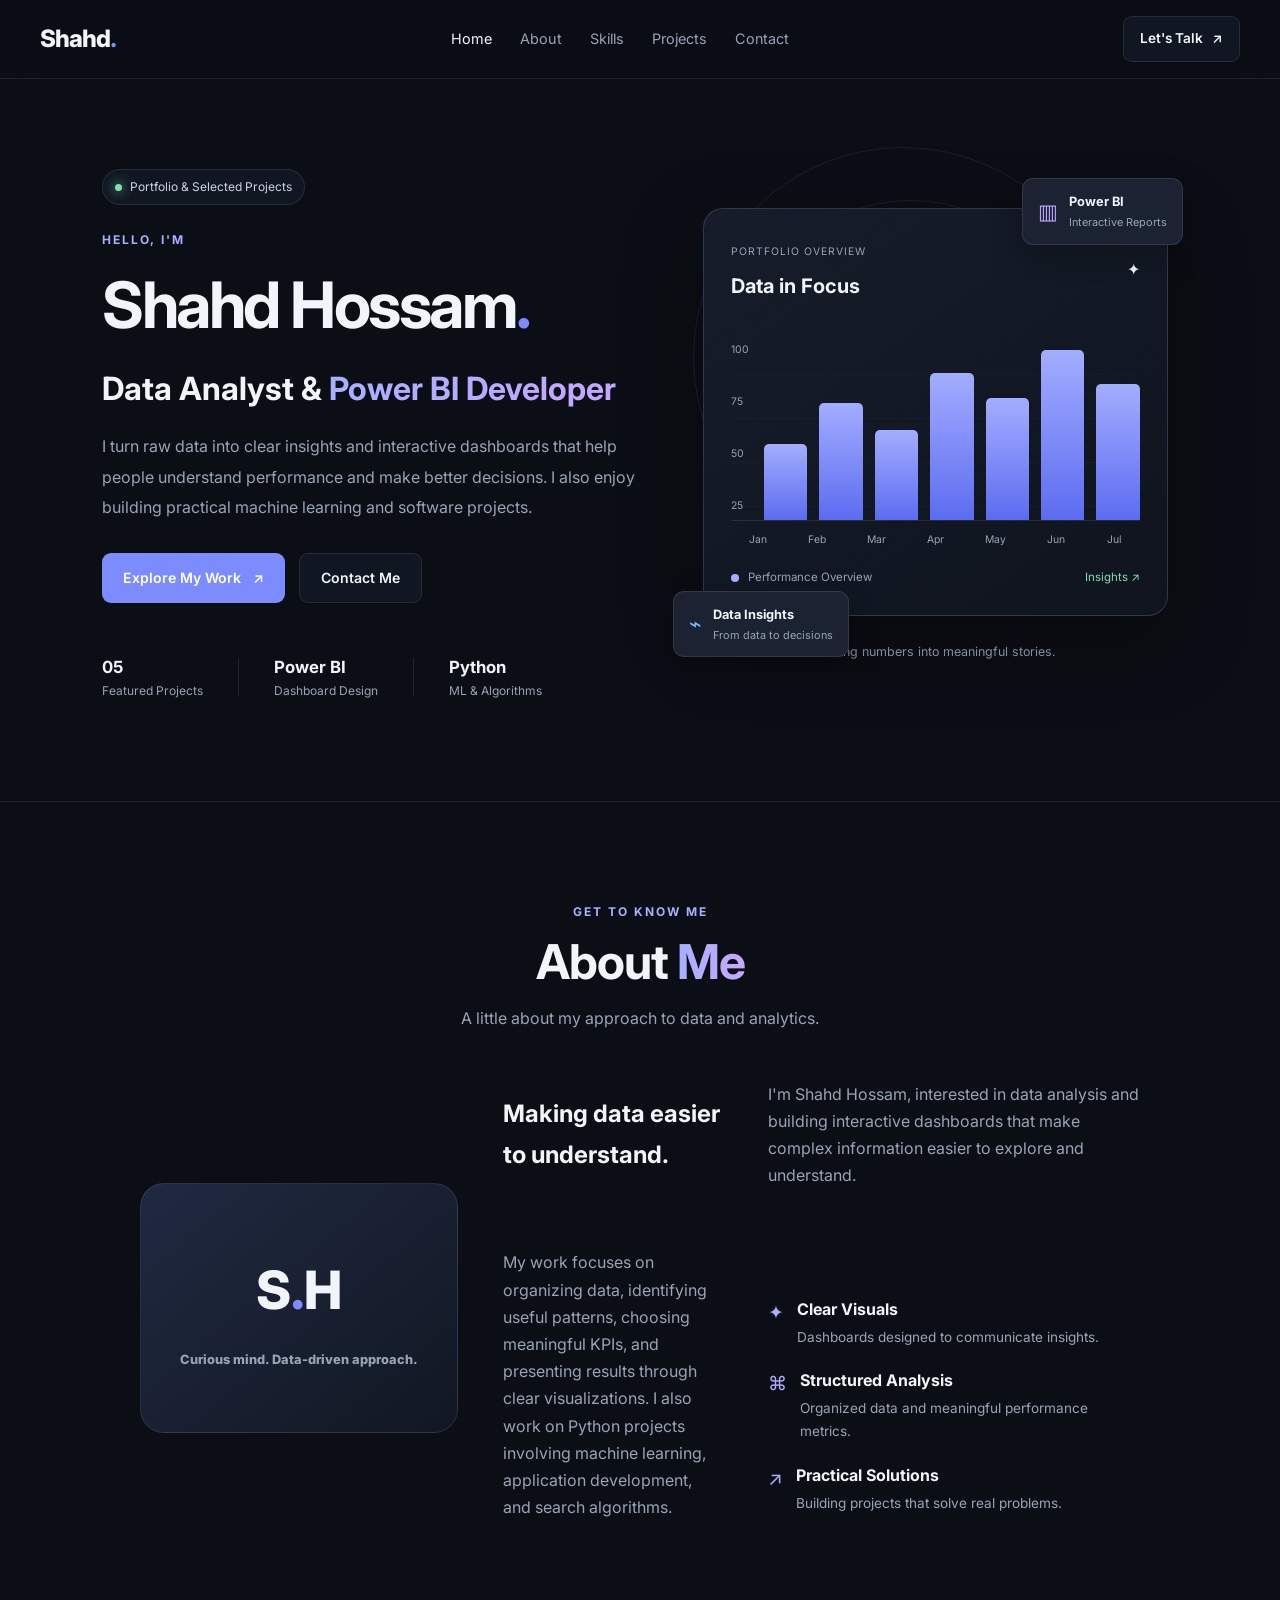
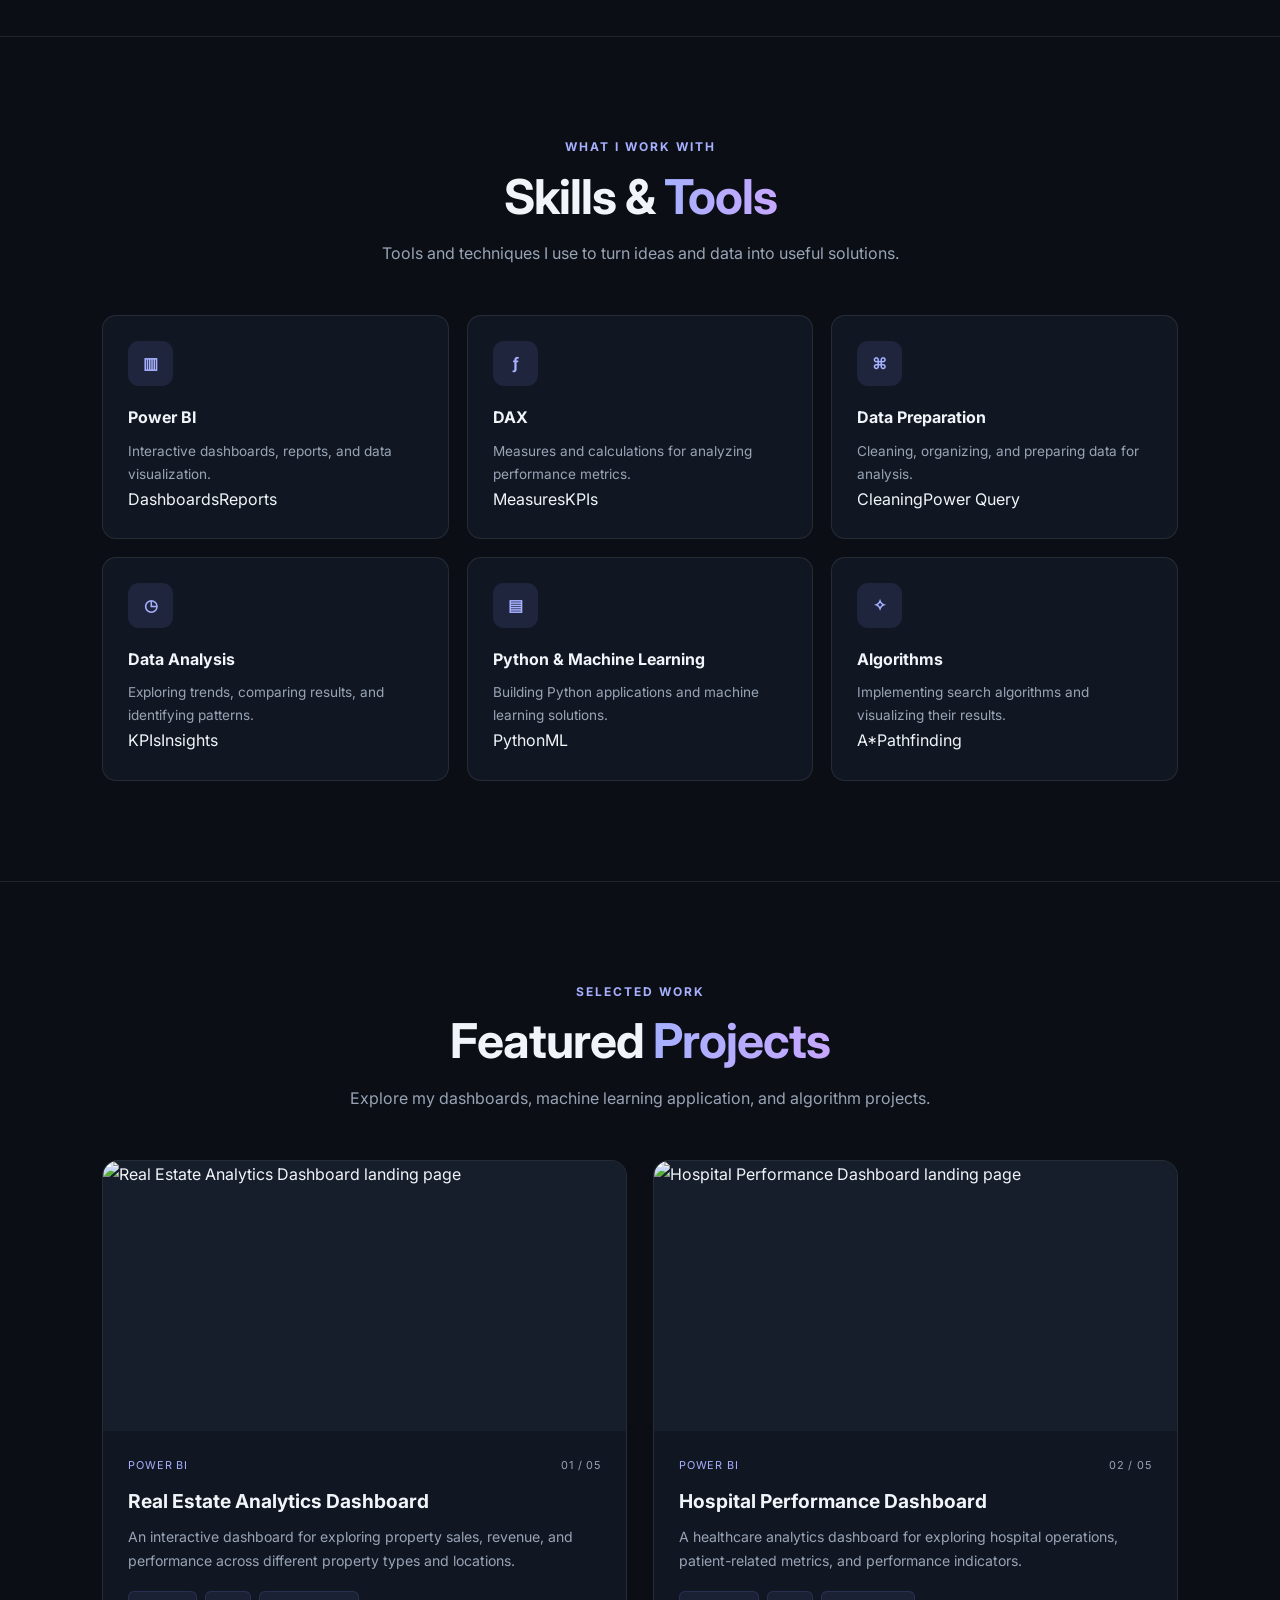
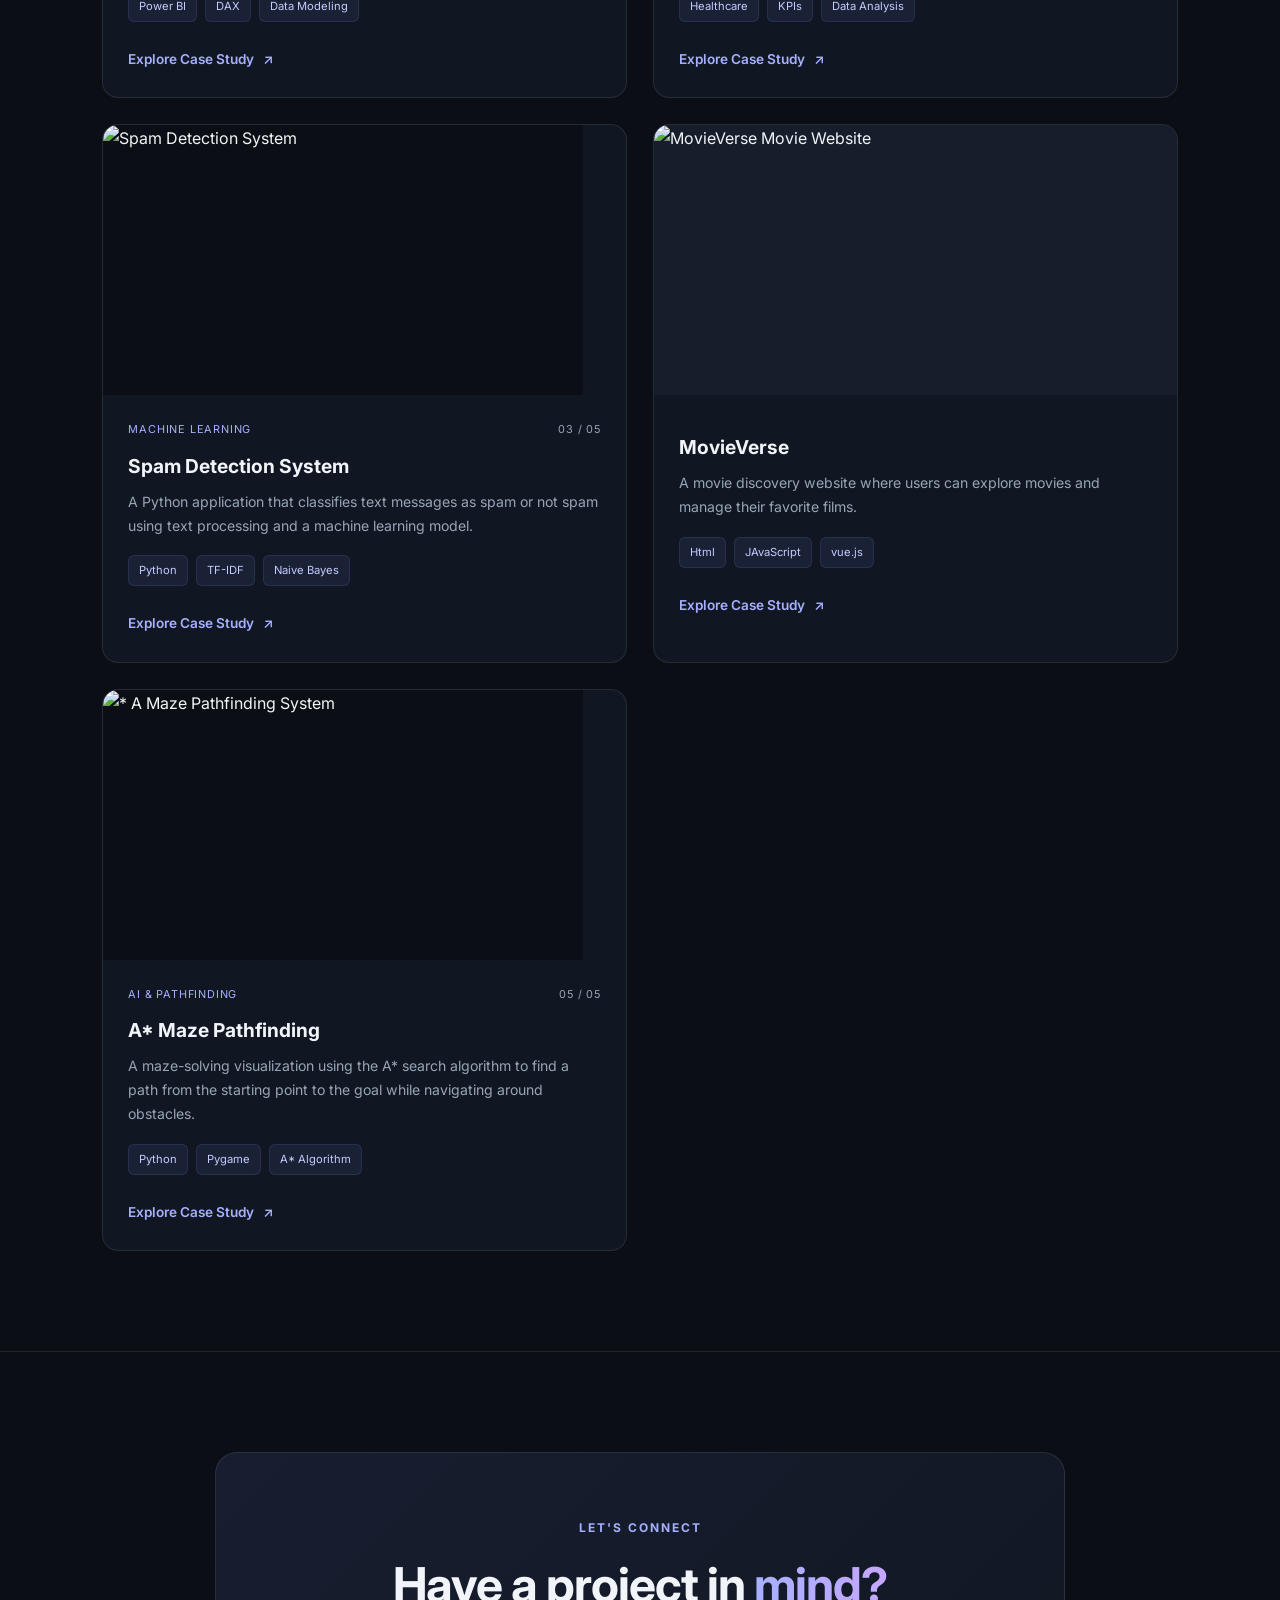
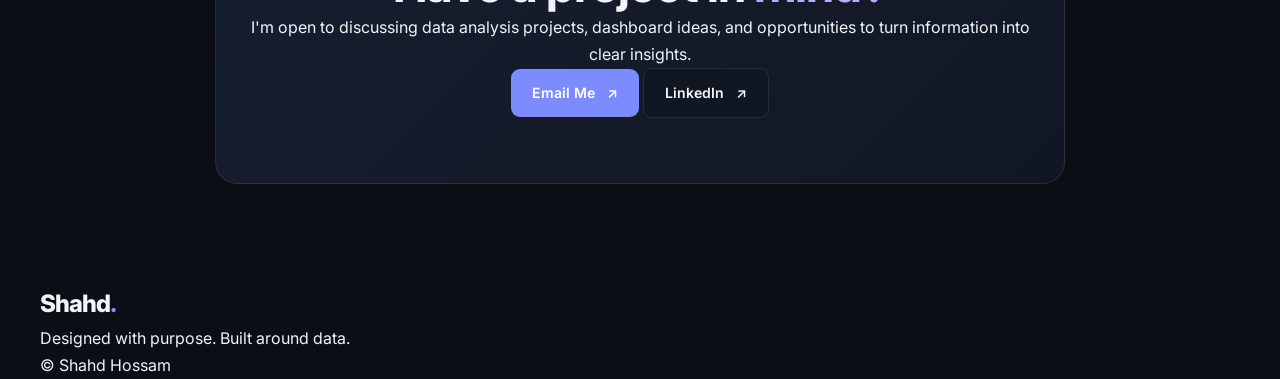
==== index.html @ 836b3386 "Add files via upload" ====
<!DOCTYPE html>
<html lang="en">
<head>
    <meta charset="UTF-8">
    <meta name="viewport" content="width=device-width, initial-scale=1.0">

    <title>Shahd Hossam | Data Analyst Portfolio</title>
    <meta name="description" content="Shahd Hossam's portfolio featuring data analytics, Power BI dashboards, machine learning, and software projects.">

    <link rel="stylesheet" href="style.css">
    <link rel="preconnect" href="https://fonts.googleapis.com">
    <link rel="preconnect" href="https://fonts.gstatic.com" crossorigin>
    <link href="https://fonts.googleapis.com/css2?family=Inter:wght@400;500;600;700;800&display=swap" rel="stylesheet">
</head>

<body>
    <div class="page-glow glow-one"></div>
    <div class="page-glow glow-two"></div>

    <header class="site-header">
        <div class="container nav-container">
            <a href="#home" class="logo">Shahd<span>.</span></a>

            <button class="menu-toggle" id="menuToggle"
                    aria-label="Open navigation menu"
                    aria-expanded="false">
                <span></span>
                <span></span>
                <span></span>
            </button>

            <nav class="main-nav" id="mainNav">
                <a href="#home" class="nav-link active">Home</a>
                <a href="#about" class="nav-link">About</a>
                <a href="#skills" class="nav-link">Skills</a>
                <a href="#projects" class="nav-link">Projects</a>
                <a href="#contact" class="nav-link">Contact</a>
            </nav>

            <a href="#contact" class="nav-cta">Let's Talk <span>↗</span></a>
        </div>
    </header>

    <main>
        <!-- Hero -->
        <section class="hero section" id="home">
            <div class="container hero-grid">
                <div class="hero-content">
                    <div class="availability">
                        <span class="status-dot"></span>
                        Portfolio &amp; Selected Projects
                    </div>

                    <p class="eyebrow">HELLO, I'M</p>
                    <h1>Shahd Hossam<span class="accent">.</span></h1>

                    <h2>Data Analyst &amp; <span class="gradient-text">Power BI Developer</span></h2>

                    <p class="hero-description">
                        I turn raw data into clear insights and interactive dashboards
                        that help people understand performance and make better decisions.
                        I also enjoy building practical machine learning and software projects.
                    </p>

                    <div class="hero-buttons">
                        <a href="#projects" class="btn btn-primary">
                            Explore My Work <span>↗</span>
                        </a>
                        <a href="#contact" class="btn btn-secondary">
                            Contact Me
                        </a>
                    </div>

                    <div class="hero-stats">
                        <div class="stat-item">
                            <strong>05</strong>
                            <span>Featured Projects</span>
                        </div>
                        <div class="stat-divider"></div>
                        <div class="stat-item">
                            <strong>Power BI</strong>
                            <span>Dashboard Design</span>
                        </div>
                        <div class="stat-divider"></div>
                        <div class="stat-item">
                            <strong>Python</strong>
                            <span>ML &amp; Algorithms</span>
                        </div>
                    </div>
                </div>

                <div class="hero-visual">
                    <div class="visual-orbit orbit-one"></div>
                    <div class="visual-orbit orbit-two"></div>

                    <div class="analytics-card">
                        <div class="analytics-top">
                            <div>
                                <span class="small-muted">PORTFOLIO OVERVIEW</span>
                                <h3>Data in Focus</h3>
                            </div>
                            <div class="mini-icon">✦</div>
                        </div>

                        <div class="chart-preview">
                            <div class="chart-y-labels">
                                <span>100</span>
                                <span>75</span>
                                <span>50</span>
                                <span>25</span>
                            </div>

                            <div class="chart-bars" aria-label="Decorative bar chart">
                                <div class="chart-column"><span style="height: 42%"></span></div>
                                <div class="chart-column"><span style="height: 65%"></span></div>
                                <div class="chart-column"><span style="height: 50%"></span></div>
                                <div class="chart-column"><span style="height: 82%"></span></div>
                                <div class="chart-column"><span style="height: 68%"></span></div>
                                <div class="chart-column"><span style="height: 95%"></span></div>
                                <div class="chart-column"><span style="height: 76%"></span></div>
                            </div>
                        </div>

                        <div class="chart-months">
                            <span>Jan</span><span>Feb</span><span>Mar</span>
                            <span>Apr</span><span>May</span><span>Jun</span><span>Jul</span>
                        </div>

                        <div class="analytics-bottom">
                            <div class="legend-dot"></div>
                            <span>Performance Overview</span>
                            <span class="trend-label">Insights ↗</span>
                        </div>
                    </div>

                    <div class="floating-note note-top">
                        <span class="note-icon purple-icon">▥</span>
                        <div>
                            <strong>Power BI</strong>
                            <small>Interactive Reports</small>
                        </div>
                    </div>

                    <div class="floating-note note-bottom">
                        <span class="note-icon blue-icon">⌁</span>
                        <div>
                            <strong>Data Insights</strong>
                            <small>From data to decisions</small>
                        </div>
                    </div>

                    <div class="visual-caption">Turning numbers into meaningful stories.</div>
                </div>
            </div>
        </section>

        <!-- About -->
        <section class="section section-border" id="about">
            <div class="container">
                <div class="section-heading">
                    <p class="eyebrow">GET TO KNOW ME</p>
                    <h2>About <span class="gradient-text">Me</span></h2>
                    <p>A little about my approach to data and analytics.</p>
                </div>

                <div class="about-grid">
                    <div class="about-mark">
                        <div class="about-monogram">S<span>.</span>H</div>
                        <div class="about-mark-caption">Curious mind. Data-driven approach.</div>
                    </div>

                    <div class="about-content">
                        <h3>Making data easier to understand.</h3>
                        <p>
                            I'm Shahd Hossam, interested in data analysis and building
                            interactive dashboards that make complex information easier
                            to explore and understand.
                        </p>
                        <p>
                            My work focuses on organizing data, identifying useful patterns,
                            choosing meaningful KPIs, and presenting results through clear
                            visualizations. I also work on Python projects involving machine
                            learning, application development, and search algorithms.
                        </p>

                        <div class="about-highlights">
                            <div class="highlight-item">
                                <span class="highlight-symbol">✦</span>
                                <div>
                                    <strong>Clear Visuals</strong>
                                    <p>Dashboards designed to communicate insights.</p>
                                </div>
                            </div>

                            <div class="highlight-item">
                                <span class="highlight-symbol">⌘</span>
                                <div>
                                    <strong>Structured Analysis</strong>
                                    <p>Organized data and meaningful performance metrics.</p>
                                </div>
                            </div>

                            <div class="highlight-item">
                                <span class="highlight-symbol">↗</span>
                                <div>
                                    <strong>Practical Solutions</strong>
                                    <p>Building projects that solve real problems.</p>
                                </div>
                            </div>
                        </div>
                    </div>
                </div>
            </div>
        </section>

        <!-- Skills -->
        <section class="section section-border" id="skills">
            <div class="container">
                <div class="section-heading">
                    <p class="eyebrow">WHAT I WORK WITH</p>
                    <h2>Skills &amp; <span class="gradient-text">Tools</span></h2>
                    <p>Tools and techniques I use to turn ideas and data into useful solutions.</p>
                </div>

                <div class="skills-grid">
                    <article class="skill-card">
                        <div class="skill-icon">▥</div>
                        <h3>Power BI</h3>
                        <p>Interactive dashboards, reports, and data visualization.</p>
                        <div class="skill-tags">
                            <span>Dashboards</span><span>Reports</span>
                        </div>
                    </article>

                    <article class="skill-card">
                        <div class="skill-icon">ƒ</div>
                        <h3>DAX</h3>
                        <p>Measures and calculations for analyzing performance metrics.</p>
                        <div class="skill-tags">
                            <span>Measures</span><span>KPIs</span>
                        </div>
                    </article>

                    <article class="skill-card">
                        <div class="skill-icon">⌘</div>
                        <h3>Data Preparation</h3>
                        <p>Cleaning, organizing, and preparing data for analysis.</p>
                        <div class="skill-tags">
                            <span>Cleaning</span><span>Power Query</span>
                        </div>
                    </article>

                    <article class="skill-card">
                        <div class="skill-icon">◷</div>
                        <h3>Data Analysis</h3>
                        <p>Exploring trends, comparing results, and identifying patterns.</p>
                        <div class="skill-tags">
                            <span>KPIs</span><span>Insights</span>
                        </div>
                    </article>

                    <article class="skill-card">
                        <div class="skill-icon">▤</div>
                        <h3>Python &amp; Machine Learning</h3>
                        <p>Building Python applications and machine learning solutions.</p>
                        <div class="skill-tags">
                            <span>Python</span><span>ML</span>
                        </div>
                    </article>

                    <article class="skill-card">
                        <div class="skill-icon">✧</div>
                        <h3>Algorithms</h3>
                        <p>Implementing search algorithms and visualizing their results.</p>
                        <div class="skill-tags">
                            <span>A*</span><span>Pathfinding</span>
                        </div>
                    </article>
                </div>
            </div>
        </section>

        <!-- Projects -->
        <section class="section section-border" id="projects">
            <div class="container">
                <div class="section-heading">
                    <p class="eyebrow">SELECTED WORK</p>
                    <h2>Featured <span class="gradient-text">Projects</span></h2>
                    <p>Explore my dashboards, machine learning application, and algorithm projects.</p>
                </div>

                <div class="projects-grid">

                    <!-- Project 1: Real Estate -->
                    <article class="project-card">
                        <a class="project-image-link"
                           href="project-details.html?project=real-estate"
                           aria-label="View Real Estate Analytics Dashboard details">
                            <div class="project-image">
                                <img src="images/landing-page-real-estate.jpg.jpg"
                                     alt="Real Estate Analytics Dashboard landing page"
                                     loading="lazy">
                                <span class="image-overlay">View Project ↗</span>
                            </div>
                        </a>

                        <div class="project-body">
                            <div class="project-meta">
                                <span class="project-category">POWER BI</span>
                                <span class="project-number">01 / 05</span>
                            </div>

                            <h3>Real Estate Analytics Dashboard</h3>
                            <p>
                                An interactive dashboard for exploring property sales,
                                revenue, and performance across different property types
                                and locations.
                            </p>

                            <div class="project-tags">
                                <span>Power BI</span>
                                <span>DAX</span>
                                <span>Data Modeling</span>
                            </div>

                            <a href="project-details.html?project=real-estate" class="project-link">
                                Explore Case Study <span>↗</span>
                            </a>
                        </div>
                    </article>

                    <!-- Project 2: Hospital -->
                    <article class="project-card">
                        <a class="project-image-link"
                           href="project-details.html?project=hospital"
                           aria-label="View Hospital Performance Dashboard details">
                            <div class="project-image">
                                <img src="images/landing-page-hospital.jpg"
                                     alt="Hospital Performance Dashboard landing page"
                                     loading="lazy">
                                <span class="image-overlay">View Project ↗</span>
                            </div>
                        </a>

                        <div class="project-body">
                            <div class="project-meta">
                                <span class="project-category">POWER BI</span>
                                <span class="project-number">02 / 05</span>
                            </div>

                            <h3>Hospital Performance Dashboard</h3>
                            <p>
                                A healthcare analytics dashboard for exploring hospital
                                operations, patient-related metrics, and performance indicators.
                            </p>

                            <div class="project-tags">
                                <span>Healthcare</span>
                                <span>KPIs</span>
                                <span>Data Analysis</span>
                            </div>

                            <a href="project-details.html?project=hospital" class="project-link">
                                Explore Case Study <span>↗</span>
                            </a>
                        </div>
                    </article>

                    <!-- Project 3: Spam Detection -->
                    <article class="project-card">
                        <div class="project-image">
                              <img
                                src="images/spam-detection.jpg"
                                alt="Spam Detection System"
        >
                            <video class="project-video"
                                   controls
                                   preload="metadata"
                                   playsinline
                                   aria-label="Spam Detection System demo video">
                                <source src="videos/spam.mp4" type="video/mp4">
                                Your browser does not support video playback.
                            </video>
                        </div>

                        <div class="project-body">
                            <div class="project-meta">
                                <span class="project-category">MACHINE LEARNING</span>
                                <span class="project-number">03 / 05</span>
                            </div>

                            <h3>Spam Detection System</h3>
                            <p>
                                A Python application that classifies text messages as spam
                                or not spam using text processing and a machine learning model.
                            </p>

                            <div class="project-tags">
                                <span>Python</span>
                                <span>TF-IDF</span>
                                <span>Naive Bayes</span>
                            </div>

                            <a href="project-details.html?project=spam-detection" class="project-link">
                                Explore Case Study <span>↗</span>
                            </a>
                        </div>
                    </article>

                    <!-- Project 4: MovieVerse -->
                    
<div class="project-card">
    <div class="project-image">
        <img
            src="images/movieverse.png"
            alt="MovieVerse Movie Website"
        >
        
    </div>

    <div class="project-content">
        <h3>MovieVerse</h3>

        <p>
            A movie discovery website where users can explore movies
            and manage their favorite films.
        </p>
        <div class="project-tags">
                                <span>Html</span>
                                <span>JAvaScript</span>
                                <span>vue.js</span>
                            </div>

        <a href="project-details.html?project=movieverse" class="project-link">
             Explore Case Study <span>↗</span>
        </a>
    </div>
</div>

                    <!-- Project 5: A* Maze Pathfinding -->
                    <article class="project-card">
                        <div class="project-image">
                              <img src="images/maze-pathfinding.jpg"
                               alt="* A Maze Pathfinding System">
                            <video class="project-video"
                                   controls
                                   preload="metadata"
                                   playsinline
                                   aria-label="A star maze pathfinding demo video">
                                <source src="videos/Algorithm.mp4" type="video/mp4">
                                Your browser does not support video playback.
                            </video>
                        </div>

                        <div class="project-body">
                            <div class="project-meta">
                                <span class="project-category">AI &amp; PATHFINDING</span>
                                <span class="project-number">05 / 05</span>
                            </div>

                            <h3>A* Maze Pathfinding</h3>
                            <p>
                                A maze-solving visualization using the A* search algorithm
                                to find a path from the starting point to the goal while
                                navigating around obstacles.
                            </p>

                            <div class="project-tags">
                                <span>Python</span>
                                <span>Pygame</span>
                                <span>A* Algorithm</span>
                            </div>

                            <a href="project-details.html?project=maze" class="project-link">
                                Explore Case Study <span>↗</span>
                            </a>
                        </div>
                    </article>

                </div>
            </div>
        </section>

        <!-- Contact -->
        <section class="section section-border" id="contact">
            <div class="container">
                <div class="contact-panel">
                    <div class="contact-copy">
                        <p class="eyebrow">LET'S CONNECT</p>
                        <h2>Have a project in <span class="gradient-text">mind?</span></h2>
                        <p>
                            I'm open to discussing data analysis projects, dashboard ideas,
                            and opportunities to turn information into clear insights.
                        </p>
                    </div>

                    <div class="contact-actions">
                        <!-- Replace these with your real contact details -->
                        <a href="mailto:shaahd239@gmail.com" class="btn btn-primary">
                            Email Me <span>↗</span>
                        </a>
                        <a href="https://www.linkedin.com/in/shahd-hossam0"
                           target="_blank"
                           rel="noopener noreferrer"
                           class="btn btn-secondary">
                            LinkedIn <span>↗</span>
                        </a>
                    </div>
                </div>
            </div>
        </section>
    </main>

    <footer class="site-footer">
        <div class="container footer-content">
            <a href="#home" class="logo">Shahd<span>.</span></a>
            <p>Designed with purpose. Built around data.</p>
            <p>© <span id="currentYear"></span> Shahd Hossam</p>
        </div>
    </footer>

    <script src="script.js"></script>
</body>
</html>
---- style.css ----
:root {
    --bg: #0b0e14;
    --panel: #111722;
    --panel-light: #151c28;
    --text: #f1f5f9;
    --muted: #98a4b6;
    --accent: #7c8cff;
    --accent-light: #a6b0ff;
    --border: rgba(255, 255, 255, 0.09);
    --font: "Inter", sans-serif;
}

* {
    margin: 0;
    padding: 0;
    box-sizing: border-box;
}

html {
    scroll-behavior: smooth;
    scroll-padding-top: 90px;
}

body {
    background: var(--bg);
    color: var(--text);
    font-family: var(--font);
    line-height: 1.7;
    overflow-x: hidden;
}

a {
    color: inherit;
    text-decoration: none;
}

button {
    font: inherit;
}

img {
    display: block;
    max-width: 100%;
}

::selection {
    background: var(--accent);
    color: white;
}

.header {
    position: sticky;
    top: 0;
    z-index: 100;
    display: flex;
    align-items: center;
    justify-content: space-between;
    padding: 18px 8%;
    background: rgba(11, 14, 20, 0.88);
    border-bottom: 1px solid var(--border);
    backdrop-filter: blur(18px);
}

.logo {
    font-size: 1.5rem;
    font-weight: 800;
    letter-spacing: -1px;
}

.logo span,
.hero h1 span,
.section-heading h2 span,
.contact-panel h2 span,
.about-mark span {
    color: var(--accent);
}

.nav {
    display: flex;
    align-items: center;
    gap: 30px;
}

.nav-link {
    color: var(--muted);
    font-size: 0.9rem;
    transition: color 0.25s;
}

.nav-link:hover,
.nav-link.active {
    color: var(--text);
}

.menu-toggle {
    display: none;
    background: transparent;
    color: var(--text);
    border: 1px solid var(--border);
    border-radius: 8px;
    padding: 5px 10px;
    cursor: pointer;
}

.section {
    padding: 100px 8%;
}

.hero {
    min-height: 670px;
    display: grid;
    grid-template-columns: 1.05fr 0.95fr;
    align-items: center;
    gap: 55px;
    position: relative;
}

.hero-content {
    max-width: 650px;
}

.eyebrow {
    color: var(--accent-light);
    font-size: 0.75rem;
    font-weight: 700;
    letter-spacing: 2px;
    margin-bottom: 18px;
}

.status-dot {
    display: inline-block;
    width: 7px;
    height: 7px;
    background: #7ee0ae;
    border-radius: 50%;
    margin-right: 8px;
    box-shadow: 0 0 12px #7ee0ae;
}

.hero h1 {
    font-size: clamp(2.7rem, 5vw, 4.6rem);
    line-height: 1.12;
    letter-spacing: -2.5px;
    margin-bottom: 25px;
}

.hero-description {
    max-width: 580px;
    color: var(--muted);
    font-size: 1rem;
    line-height: 1.9;
}

.hero-actions {
    display: flex;
    flex-wrap: wrap;
    gap: 14px;
    margin-top: 32px;
}

.btn {
    display: inline-flex;
    align-items: center;
    justify-content: center;
    gap: 12px;
    padding: 12px 21px;
    border-radius: 9px;
    font-weight: 600;
    font-size: 0.88rem;
    transition: transform 0.25s, background 0.25s;
}

.btn:hover {
    transform: translateY(-3px);
}

.btn-primary {
    background: var(--accent);
    color: white;
}

.btn-primary:hover {
    background: #6979f2;
}

.btn-secondary {
    border: 1px solid var(--border);
    background: var(--panel);
}

.btn-secondary:hover {
    background: var(--panel-light);
}

.hero-stats {
    display: flex;
    gap: 35px;
    margin-top: 50px;
    flex-wrap: wrap;
}

.hero-stats div {
    display: flex;
    flex-direction: column;
}

.hero-stats strong {
    font-size: 1.05rem;
}

.hero-stats span {
    color: var(--muted);
    font-size: 0.75rem;
}

.hero-visual {
    position: relative;
    min-width: 0;
    padding: 25px 5px;
}

.visual-glow {
    position: absolute;
    width: 300px;
    height: 300px;
    border-radius: 50%;
    background: rgba(124, 140, 255, 0.15);
    filter: blur(90px);
    top: 10%;
    left: 15%;
}

.analytics-card {
    position: relative;
    background: linear-gradient(145deg, #161d2a, #0f141e);
    border: 1px solid rgba(166, 176, 255, 0.2);
    padding: 27px;
    border-radius: 20px;
    box-shadow: 0 25px 80px rgba(0, 0, 0, 0.35);
}

.analytics-top,
.chart-heading {
    display: flex;
    justify-content: space-between;
    align-items: center;
    gap: 10px;
}

.muted {
    color: var(--muted);
    font-size: 0.65rem;
    letter-spacing: 1px;
}

.analytics-top h3 {
    margin-top: 5px;
    font-size: 1.25rem;
}

.live-badge {
    font-size: 0.7rem;
    color: #7ee0ae;
    background: rgba(126, 224, 174, 0.09);
    padding: 4px 9px;
    border-radius: 6px;
}

.mini-metrics {
    display: grid;
    grid-template-columns: 1fr 1fr;
    gap: 13px;
    margin: 25px 0;
}

.mini-metric {
    background: rgba(255, 255, 255, 0.035);
    border: 1px solid var(--border);
    border-radius: 11px;
    padding: 15px;
}

.mini-metric span,
.mini-metric small {
    display: block;
    color: var(--muted);
    font-size: 0.68rem;
}

.mini-metric strong {
    display: block;
    font-size: 1.5rem;
    margin: 5px 0;
}

.mini-metric small {
    color: #7ee0ae;
}

.chart-heading {
    font-size: 0.8rem;
    margin-bottom: 15px;
}

.chart-heading span:last-child {
    color: var(--muted);
    font-size: 0.7rem;
}

.bar-chart {
    height: 150px;
    display: flex;
    align-items: end;
    gap: 10px;
    padding: 10px 5px 0;
    border-bottom: 1px solid var(--border);
    background: repeating-linear-gradient(
        to bottom,
        transparent 0,
        transparent 36px,
        rgba(255, 255, 255, 0.04) 37px
    );
}

.bar-chart div {
    flex: 1;
    border-radius: 5px 5px 0 0;
    background: linear-gradient(to top, #5c6cf0, #a3adff);
    opacity: 0.85;
}

.chart-labels {
    display: flex;
    justify-content: space-between;
    color: var(--muted);
    font-size: 0.65rem;
    margin-top: 8px;
}

.insight-row {
    display: flex;
    align-items: center;
    gap: 10px;
    padding: 12px;
    margin-top: 20px;
    background: rgba(124, 140, 255, 0.08);
    border-radius: 9px;
    font-size: 0.75rem;
    color: #d6dcff;
}

.insight-icon {
    color: var(--accent-light);
    font-size: 1.1rem;
}

.floating-tag {
    position: absolute;
    z-index: 2;
    background: #1b2332;
    border: 1px solid var(--border);
    padding: 10px 14px;
    border-radius: 9px;
    font-size: 0.75rem;
    box-shadow: 0 10px 30px rgba(0, 0, 0, 0.25);
}

.tag-one {
    top: 0;
    right: -10px;
}

.tag-two {
    bottom: 0;
    left: -20px;
}

.section-heading {
    text-align: center;
    max-width: 700px;
    margin: 0 auto 48px;
}

.section-heading .eyebrow {
    margin-bottom: 10px;
}

.section-heading h2,
.contact-panel h2 {
    font-size: clamp(2rem, 4vw, 3rem);
    line-height: 1.2;
    letter-spacing: -1px;
}

.section-description {
    color: var(--muted);
    margin-top: 15px;
}

.about-section {
    background: #0e121a;
}

.about-content {
    display: grid;
    grid-template-columns: 220px 1fr;
    gap: 45px;
    align-items: center;
    max-width: 950px;
    margin: auto;
}

.about-mark {
    height: 220px;
    display: grid;
    place-items: center;
    background: linear-gradient(140deg, #202941, #111722);
    border: 1px solid var(--border);
    border-radius: 24px;
    font-size: 3.3rem;
    font-weight: 800;
}

.about-text h3 {
    font-size: 1.5rem;
    margin-bottom: 15px;
}

.about-text p {
    color: var(--muted);
    margin-bottom: 15px;
}

.skills-grid {
    display: grid;
    grid-template-columns: repeat(3, 1fr);
    gap: 18px;
}

.skill-card {
    background: var(--panel);
    border: 1px solid var(--border);
    border-radius: 14px;
    padding: 25px;
    transition: transform 0.25s, border-color 0.25s;
}

.skill-card:hover {
    transform: translateY(-5px);
    border-color: rgba(124, 140, 255, 0.5);
}

.skill-icon {
    display: grid;
    place-items: center;
    width: 45px;
    height: 45px;
    background: rgba(124, 140, 255, 0.12);
    color: var(--accent-light);
    border-radius: 11px;
    font-weight: 700;
    margin-bottom: 18px;
}

.skill-card h3 {
    margin-bottom: 8px;
    font-size: 1rem;
}

.skill-card p {
    color: var(--muted);
    font-size: 0.85rem;
}

.projects-section {
    background: #0e121a;
}

.projects-grid {
    display: grid;
    grid-template-columns: repeat(2, minmax(0, 1fr));
    gap: 26px;
}

.project-card {
    background: var(--panel);
    border: 1px solid var(--border);
    border-radius: 16px;
    overflow: hidden;
    transition: transform 0.25s, border-color 0.25s;
}

.project-card:hover {
    transform: translateY(-5px);
    border-color: rgba(124, 140, 255, 0.45);
}

.project-image {
    height: 270px;
    position: relative;
    overflow: hidden;
    background: #171e2b;
}

.project-image img {
    width: 100%;
    height: 100%;
    object-fit: cover;
    object-position: center;
    transition: transform 0.5s;
}

.project-card:hover .project-image img {
    transform: scale(1.04);
}

.image-fallback {
    display: none;
    position: absolute;
    inset: 0;
    place-items: center;
    text-align: center;
    padding: 25px;
    color: var(--muted);
    font-size: 0.9rem;
}

.image-missing .image-fallback {
    display: grid;
}

.image-overlay {
    position: absolute;
    inset: 0;
    display: flex;
    justify-content: center;
    align-items: center;
    background: rgba(9, 12, 20, 0.58);
    opacity: 0;
    transition: opacity 0.25s;
    font-weight: 600;
}

.project-image-link:hover .image-overlay {
    opacity: 1;
}

.project-info {
    padding: 25px;
}

.project-meta {
    display: flex;
    justify-content: space-between;
    gap: 12px;
    color: var(--accent-light);
    font-size: 0.68rem;
    letter-spacing: 0.8px;
}

.project-meta span:last-child {
    color: var(--muted);
}

.project-info h3 {
    font-size: 1.25rem;
    margin: 14px 0 10px;
}

.project-info p {
    color: var(--muted);
    font-size: 0.88rem;
}

.project-tags,
.detail-tags {
    display: flex;
    flex-wrap: wrap;
    gap: 8px;
    margin: 18px 0;
}

.project-tags span,
.detail-tags span {
    background: rgba(124, 140, 255, 0.09);
    color: #c4cbff;
    border: 1px solid rgba(124, 140, 255, 0.14);
    padding: 5px 10px;
    border-radius: 6px;
    font-size: 0.7rem;
}

.text-link {
    display: inline-flex;
    align-items: center;
    gap: 9px;
    color: var(--accent-light);
    font-weight: 600;
    font-size: 0.85rem;
    margin-top: 5px;
}

.text-link span {
    transition: transform 0.2s;
}

.text-link:hover span {
    transform: translate(3px, -3px);
}

.contact-section {
    padding-top: 80px;
    padding-bottom: 80px;
}

.contact-panel {
    max-width: 850px;
    margin: auto;
    text-align: center;
    padding: 65px 25px;
    background: linear-gradient(135deg, #171e30, #111722);
    border: 1px solid var(--border);
    border-radius: 22px;
}

.contact-panel > p:not(.eyebrow):not(.contact-note) {
    max-width: 560px;
    color: var(--muted);
    margin: 18px auto 25px;
}

.contact-note {
    color: var(--muted);
    font-size: 0.7rem;
    margin-top: 15px;
}

.footer {
    padding: 28px 8%;
    display: flex;
    justify-content: space-between;
    align-items: center;
    gap: 15px;
    border-top: 1px solid var(--border);
    color: var(--muted);
    font-size: 0.78rem;
}

.footer .logo {
    color: var(--text);
    font-size: 1.2rem;
}

/* Responsive layout */
@media (max-width: 950px) {
    .section {
        padding: 75px 6%;
    }

    .hero {
        grid-template-columns: 1fr;
        gap: 30px;
    }

    .hero-content {
        max-width: 750px;
    }

    .hero-visual {
        max-width: 600px;
        width: 100%;
        margin: 0 auto;
    }

    .skills-grid {
        grid-template-columns: repeat(2, 1fr);
    }

    .about-content {
        grid-template-columns: 160px 1fr;
        gap: 25px;
    }

    .about-mark {
        height: 160px;
    }
}

@media (max-width: 650px) {
    .header {
        padding: 15px 5%;
    }

    .menu-toggle {
        display: block;
    }

    .nav {
        display: none;
        position: absolute;
        top: 100%;
        left: 0;
        right: 0;
        flex-direction: column;
        align-items: stretch;
        gap: 0;
        padding: 10px 5% 18px;
        background: #0e121a;
        border-bottom: 1px solid var(--border);
    }

    .nav.open {
        display: flex;
    }

    .nav-link {
        padding: 12px 0;
    }

    .section {
        padding: 65px 5%;
    }

    .hero {
        min-height: auto;
        padding-top: 65px;
    }

    .hero h1 {
        font-size: 2.65rem;
        letter-spacing: -1.5px;
    }

    .hero-stats {
        gap: 22px;
    }

    .analytics-card {
        padding: 18px;
    }

    .tag-one {
        right: -3px;
    }

    .tag-two {
        left: -3px;
    }

    .about-content {
        grid-template-columns: 1fr;
    }

    .about-mark {
        height: 130px;
    }

    .skills-grid,
    .projects-grid {
        grid-template-columns: 1fr;
    }

    .project-image {
        height: 220px;
    }

    .footer {
        flex-direction: column;
        text-align: center;
    }

    .contact-panel {
        padding: 45px 20px;
    }
}

/* Project demo videos */
.project-card .project-video {
    display: block;
    width: 100%;
    height: 100%;
    aspect-ratio: 16 / 9;
    object-fit: contain;
    background: #0B0E14;
}

.project-card .project-image:has(.project-video) {
    aspect-ratio: 16 / 9;
    overflow: hidden;
    background: #0B0E14;
}

/* MovieVerse placeholder until a real screenshot is added */
.project-placeholder {
    display: flex;
    align-items: center;
    justify-content: center;
    min-height: 220px;
    background: linear-gradient(135deg, #15112d, #111827 60%, #242044);
    color: #ffffff;
}

.placeholder-content {
    display: flex;
    flex-direction: column;
    align-items: center;
    gap: 10px;
    text-align: center;
}

.placeholder-icon {
    display: flex;
    align-items: center;
    justify-content: center;
    width: 54px;
    height: 54px;
    border: 1px solid rgba(255, 255, 255, 0.25);
    border-radius: 50%;
    font-size: 24px;
}

.placeholder-content strong {
    font-size: 22px;
}

.placeholder-content > span:last-child {
    color: #b8b8d0;
    font-size: 13px;
}

/* ===== FIX: HEADER & NAVIGATION ===== */

.container {
    width: 100%;
    max-width: 1200px;
    margin: 0 auto;
}

.site-header {
    position: sticky;
    top: 0;
    z-index: 1000;
    width: 100%;
    background: rgba(11, 14, 20, 0.92);
    border-bottom: 1px solid var(--border);
    backdrop-filter: blur(18px);
}

.nav-container {
    min-height: 78px;
    display: flex;
    align-items: center;
    justify-content: space-between;
    gap: 28px;
}

.main-nav {
    display: flex;
    align-items: center;
    justify-content: center;
    gap: 28px;
}

.main-nav .nav-link {
    color: var(--muted);
    font-size: 0.9rem;
    transition: color 0.25s;
}

.main-nav .nav-link:hover,
.main-nav .nav-link.active {
    color: var(--text);
}

.nav-cta {
    display: inline-flex;
    align-items: center;
    gap: 9px;
    padding: 10px 16px;
    border: 1px solid var(--border);
    border-radius: 9px;
    background: var(--panel);
    font-size: 0.85rem;
    font-weight: 600;
    white-space: nowrap;
}

.nav-cta:hover {
    background: var(--panel-light);
}

.site-header .menu-toggle {
    display: none;
}

/* ===== FIX: HERO SECTION ===== */

.hero.section {
    display: block;
    min-height: auto;
    padding: 90px 8% 100px;
}

.hero-grid {
    display: grid;
    grid-template-columns: minmax(0, 1.05fr) minmax(0, 0.95fr);
    align-items: center;
    gap: 55px;
}

.hero-content {
    min-width: 0;
}

.availability {
    display: inline-flex;
    align-items: center;
    padding: 7px 12px;
    margin-bottom: 25px;
    border: 1px solid var(--border);
    border-radius: 30px;
    background: var(--panel);
    color: #cbd5e1;
    font-size: 0.75rem;
}

.hero h1 {
    overflow-wrap: anywhere;
}

.gradient-text {
    color: var(--accent-light);
    background: linear-gradient(90deg, #a6b0ff, #c6a7ff);
    -webkit-background-clip: text;
    background-clip: text;
    -webkit-text-fill-color: transparent;
}

.hero-content h2 {
    font-size: clamp(1.35rem, 2.5vw, 2rem);
    line-height: 1.5;
    margin-bottom: 18px;
}

.hero-buttons {
    display: flex;
    flex-wrap: wrap;
    gap: 14px;
    margin-top: 30px;
}

.hero-stats {
    align-items: center;
}

.stat-divider {
    width: 1px;
    height: 38px;
    background: var(--border);
    flex-shrink: 0;
}

/* ===== FIX: HERO VISUAL ===== */

.hero-visual {
    min-width: 0;
    width: 100%;
    padding: 35px 10px;
}

.analytics-card {
    z-index: 1;
}

.small-muted {
    color: var(--muted);
    font-size: 0.65rem;
    letter-spacing: 1px;
}

.chart-preview {
    height: 190px;
    display: flex;
    align-items: stretch;
    gap: 15px;
    margin-top: 28px;
    padding-top: 10px;
    border-bottom: 1px solid var(--border);
    background: repeating-linear-gradient(
        to bottom,
        transparent 0,
        transparent 43px,
        rgba(255, 255, 255, 0.045) 44px
    );
}

.chart-y-labels {
    display: flex;
    flex-direction: column;
    justify-content: space-between;
    padding-bottom: 5px;
    color: var(--muted);
    font-size: 0.65rem;
}

.chart-bars {
    flex: 1;
    min-width: 0;
    display: flex;
    align-items: stretch;
    justify-content: space-around;
    gap: 12px;
}

.chart-column {
    flex: 1;
    height: 100%;
    display: flex;
    align-items: flex-end;
    background: transparent;
}

.chart-column span {
    width: 100%;
    display: block;
    border-radius: 5px 5px 0 0;
    background: linear-gradient(to top, #5c6cf0, #a3adff);
}

.chart-months {
    display: flex;
    justify-content: space-around;
    gap: 5px;
    margin: 10px 0 20px;
    color: var(--muted);
    font-size: 0.65rem;
}

.analytics-bottom {
    display: flex;
    align-items: center;
    gap: 9px;
    color: var(--muted);
    font-size: 0.72rem;
}

.legend-dot {
    width: 8px;
    height: 8px;
    flex-shrink: 0;
    border-radius: 50%;
    background: var(--accent-light);
}

.trend-label {
    margin-left: auto;
    color: #7ee0ae;
}

.visual-orbit {
    position: absolute;
    border: 1px solid rgba(124, 140, 255, 0.13);
    border-radius: 50%;
    pointer-events: none;
}

.orbit-one {
    width: 340px;
    height: 340px;
    top: 5%;
    left: 10%;
}

.orbit-two {
    width: 420px;
    height: 420px;
    top: -5%;
    left: 0;
}

.floating-note {
    position: absolute;
    z-index: 3;
    display: flex;
    align-items: center;
    gap: 11px;
    padding: 12px 15px;
    border: 1px solid var(--border);
    border-radius: 11px;
    background: #1b2332;
    box-shadow: 0 10px 30px rgba(0, 0, 0, 0.25);
}

.floating-note strong,
.floating-note small {
    display: block;
}

.floating-note strong {
    font-size: 0.8rem;
}

.floating-note small {
    color: var(--muted);
    font-size: 0.68rem;
}

.note-top {
    top: 5px;
    right: -5px;
}

.note-bottom {
    bottom: 40px;
    left: -20px;
}

.note-icon {
    font-size: 1.3rem;
}

.purple-icon {
    color: #b5a3ff;
}

.blue-icon {
    color: #7dbbff;
}

.visual-caption {
    margin-top: 25px;
    text-align: center;
    color: var(--muted);
    font-size: 0.78rem;
}

/* ===== FIX: SECTION HEADINGS & BORDERS ===== */

.section-border {
    border-top: 1px solid var(--border);
}

.section-heading > p:last-child {
    color: var(--muted);
    margin-top: 15px;
}

/* ===== FIX: ABOUT SECTION ===== */

.about-grid {
    display: grid;
    grid-template-columns: minmax(220px, 0.75fr) minmax(0, 1.5fr);
    align-items: center;
    gap: 45px;
    max-width: 1000px;
    margin: 0 auto;
}

.about-mark {
    position: relative;
    display: flex;
    flex-direction: column;
    align-items: center;
    justify-content: center;
    gap: 14px;
    min-height: 250px;
    padding: 25px;
}

.about-monogram {
    font-size: 3.3rem;
    font-weight: 800;
}

.about-mark-caption {
    color: var(--muted);
    text-align: center;
    font-size: 0.8rem;
}

.about-content h3 {
    font-size: 1.5rem;
    margin-bottom: 15px;
}

.about-content > p {
    color: var(--muted);
    margin-bottom: 15px;
}

.about-highlights {
    display: grid;
    gap: 18px;
    margin-top: 25px;
}

.highlight-item {
    display: flex;
    align-items: flex-start;
    gap: 13px;
}

.highlight-symbol {
    color: var(--accent-light);
    font-size: 1.2rem;
}

.highlight-item strong {
    display: block;
    margin-bottom: 3px;
}

.highlight-item p {
    color: var(--muted);
    font-size: 0.85rem;
}

/* ===== FIX: PROJECT CARDS ===== */

.project-body,
.project-content {
    padding: 25px;
}

.project-body h3,
.project-content h3 {
    font-size: 1.2rem;
    line-height: 1.4;
    margin: 14px 0 10px;
}

.project-body > p,
.project-content > p {
    color: var(--muted);
    font-size: 0.88rem;
}

.project-link {
    display: inline-flex;
    align-items: center;
    gap: 9px;
    color: var(--accent-light);
    font-size: 0.85rem;
    font-weight: 600;
    margin-top: 8px;
}

.project-link span {
    transition: transform 0.2s;
}

.project-link:hover span {
    transform: translate(3px, -3px);
}

/* ===== RESPONSIVE FIXES ===== */

@media (max-width: 950px) {
    .nav-container {
        gap: 18px;
    }

    .main-nav {
        gap: 16px;
    }

    .nav-cta {
        padding: 9px 12px;
    }

    .hero-grid {
        grid-template-columns: 1fr;
        gap: 35px;
    }

    .hero-content {
        max-width: 750px;
    }

    .hero-visual {
        max-width: 600px;
        margin: 0 auto;
    }

    .about-grid {
        grid-template-columns: 180px minmax(0, 1fr);
        gap: 28px;
    }
}

@media (max-width: 700px) {
    .nav-container {
        min-height: 70px;
        flex-wrap: wrap;
        padding: 12px 5%;
    }

    .site-header .menu-toggle {
        display: block;
        margin-left: auto;
    }

    .main-nav {
        display: none;
        order: 4;
        width: 100%;
        align-items: stretch;
        flex-direction: column;
        gap: 0;
        padding: 8px 0 12px;
    }

    .main-nav.open {
        display: flex;
    }

    .main-nav .nav-link {
        padding: 11px 0;
        border-bottom: 1px solid var(--border);
    }

    .nav-cta {
        display: none;
    }

    .hero.section {
        padding: 60px 5% 75px;
    }

    .hero-grid {
        gap: 30px;
    }

    .hero h1 {
        font-size: clamp(2.4rem, 10vw, 3.4rem);
        letter-spacing: -1.5px;
    }

    .hero-stats {
        gap: 15px;
    }

    .stat-divider {
        height: 30px;
    }

    .hero-visual {
        padding: 25px 5px;
    }

    .analytics-card {
        padding: 18px;
    }

    .floating-note {
        padding: 9px 11px;
    }

    .note-top {
        right: 0;
    }

    .note-bottom {
        left: 0;
        bottom: 20px;
    }

    .orbit-one {
        width: 260px;
        height: 260px;
    }

    .orbit-two {
        width: 310px;
        height: 310px;
    }

    .about-grid {
        grid-template-columns: 1fr;
    }

    .about-mark {
        min-height: 160px;
    }

    .projects-grid,
    .skills-grid {
        grid-template-columns: 1fr;
    }
}
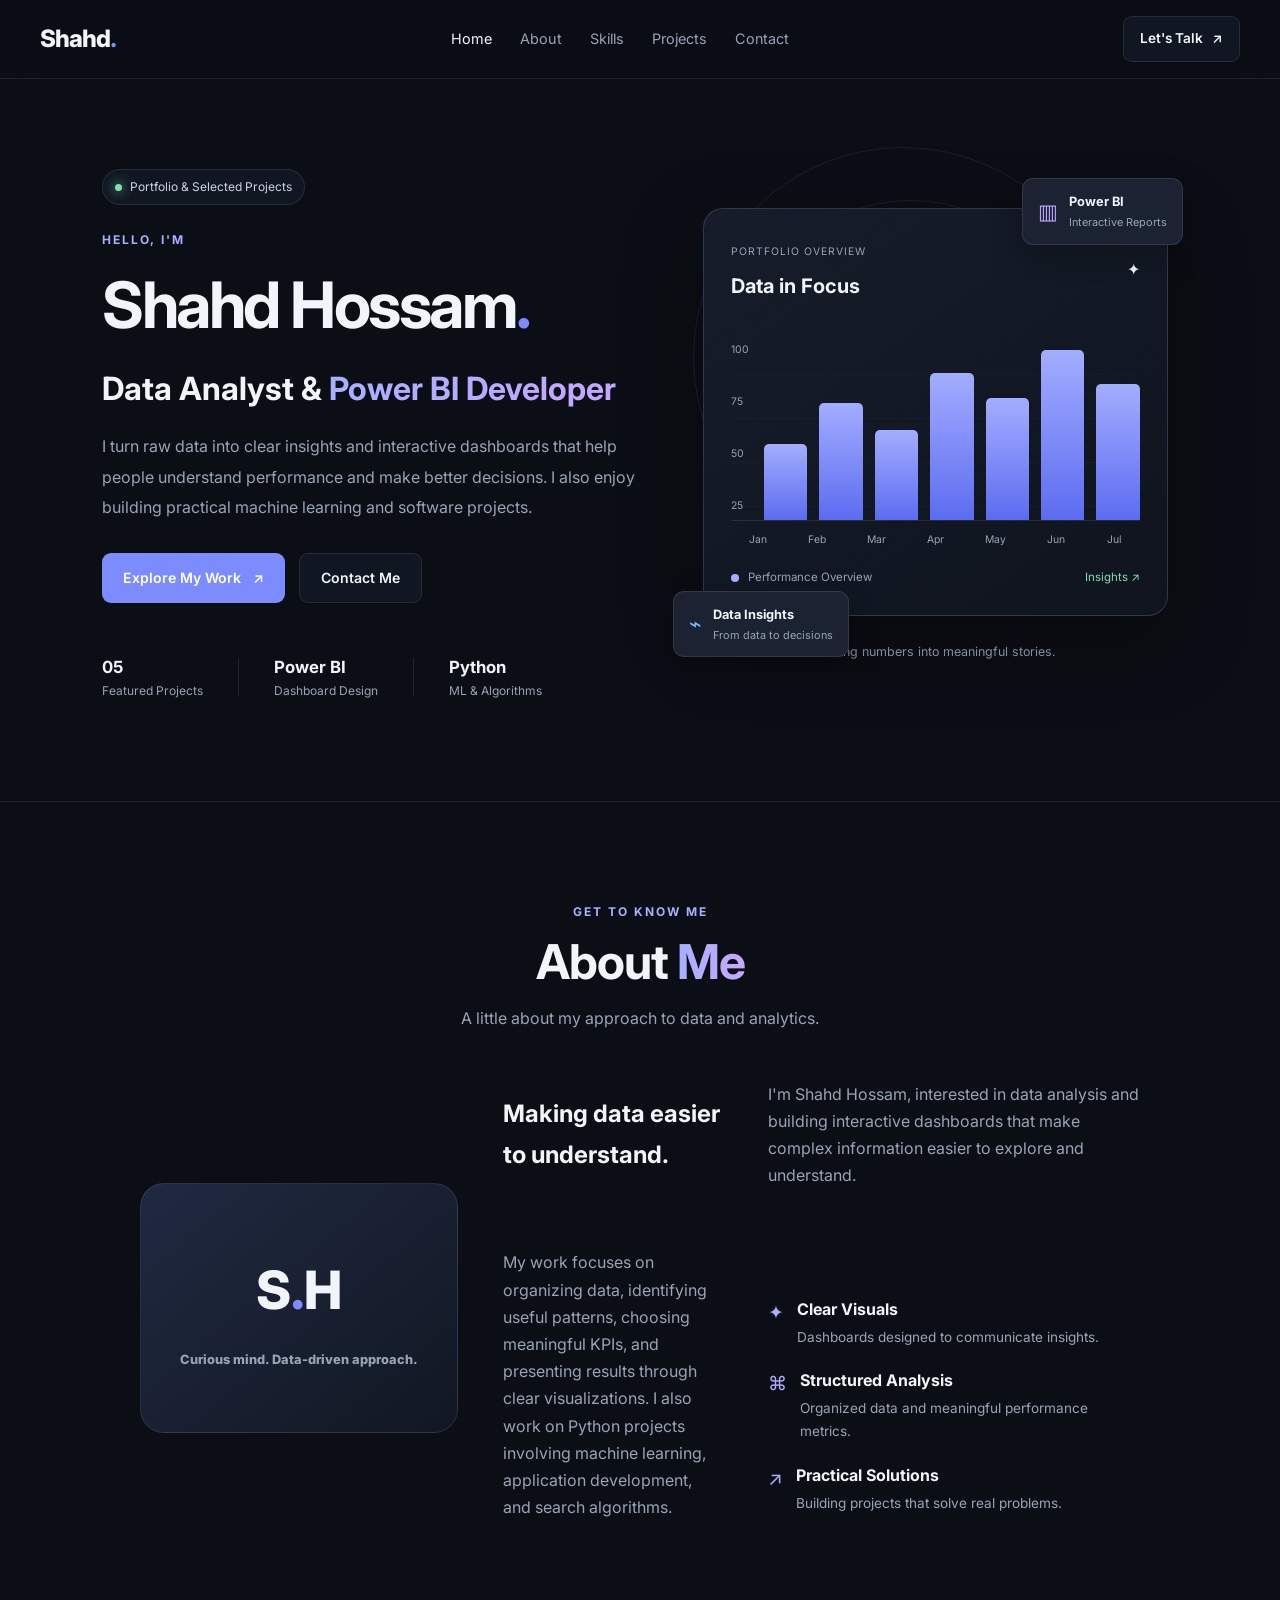
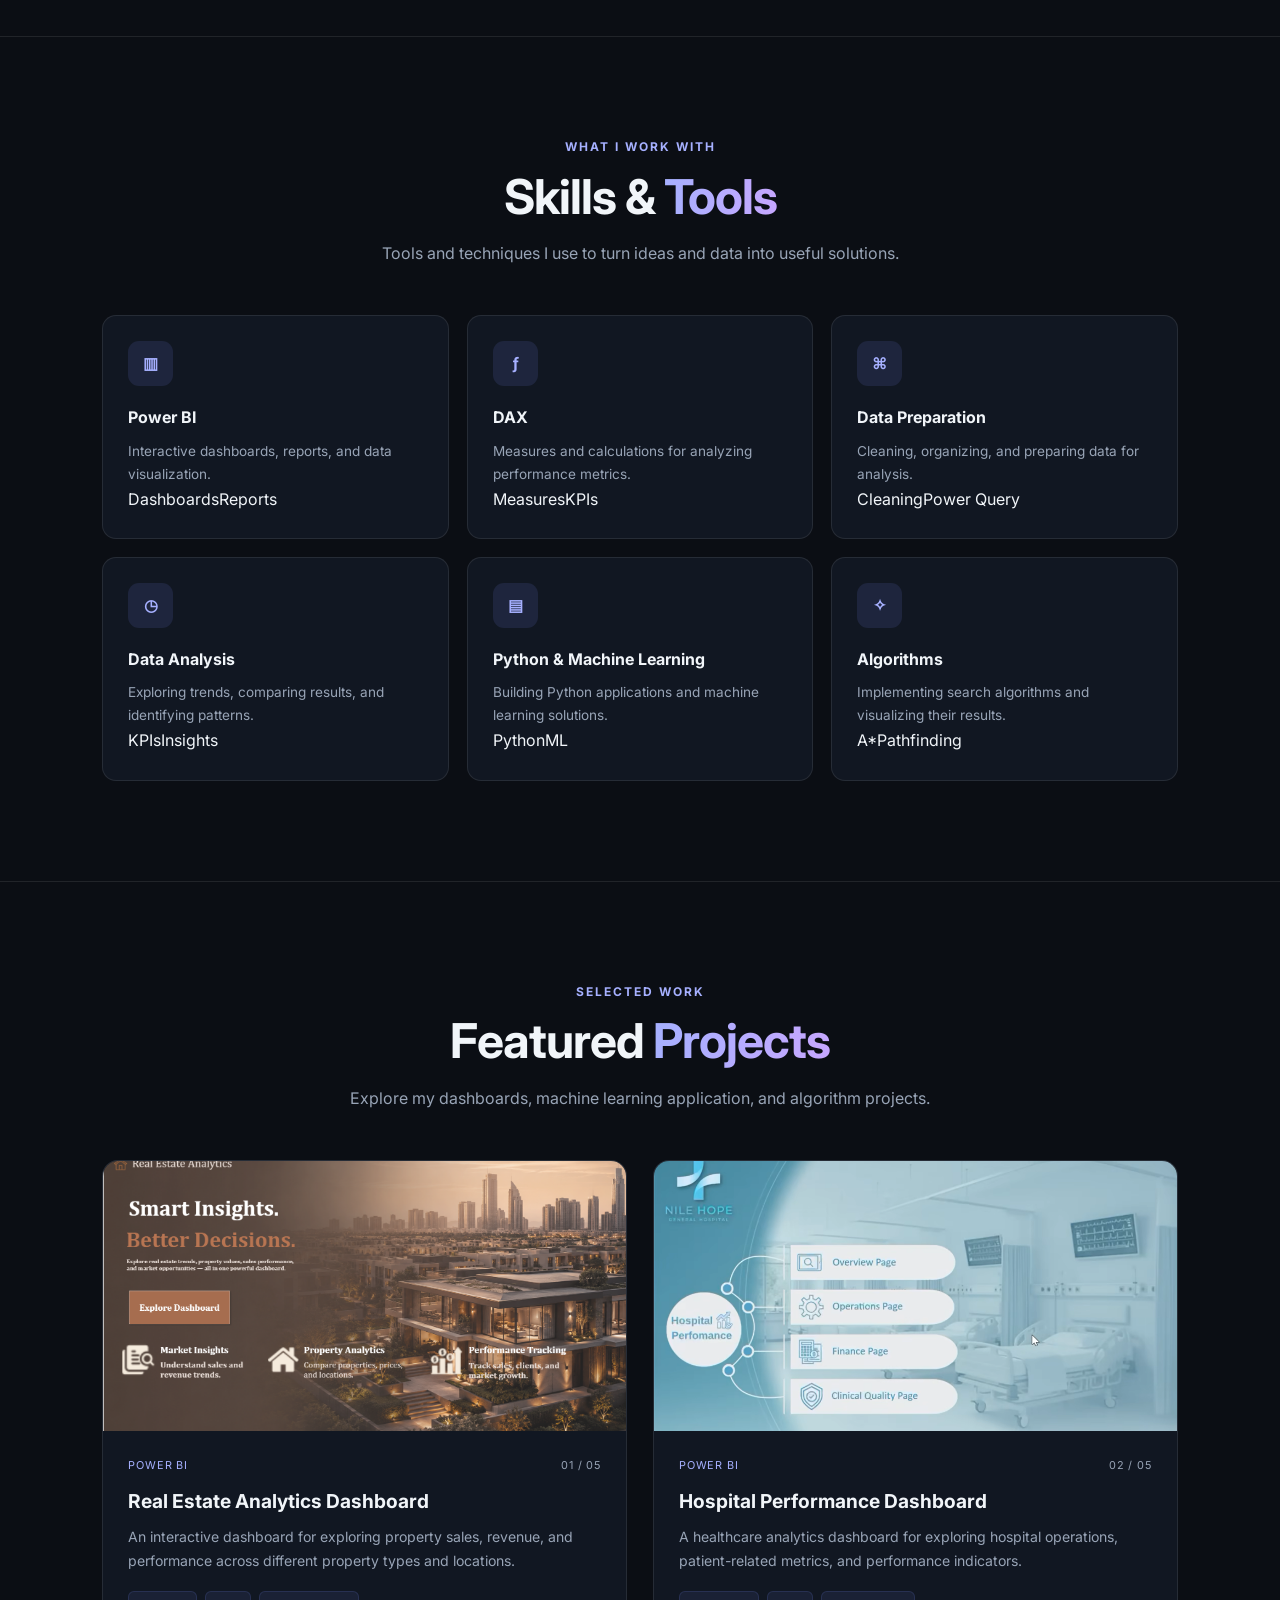
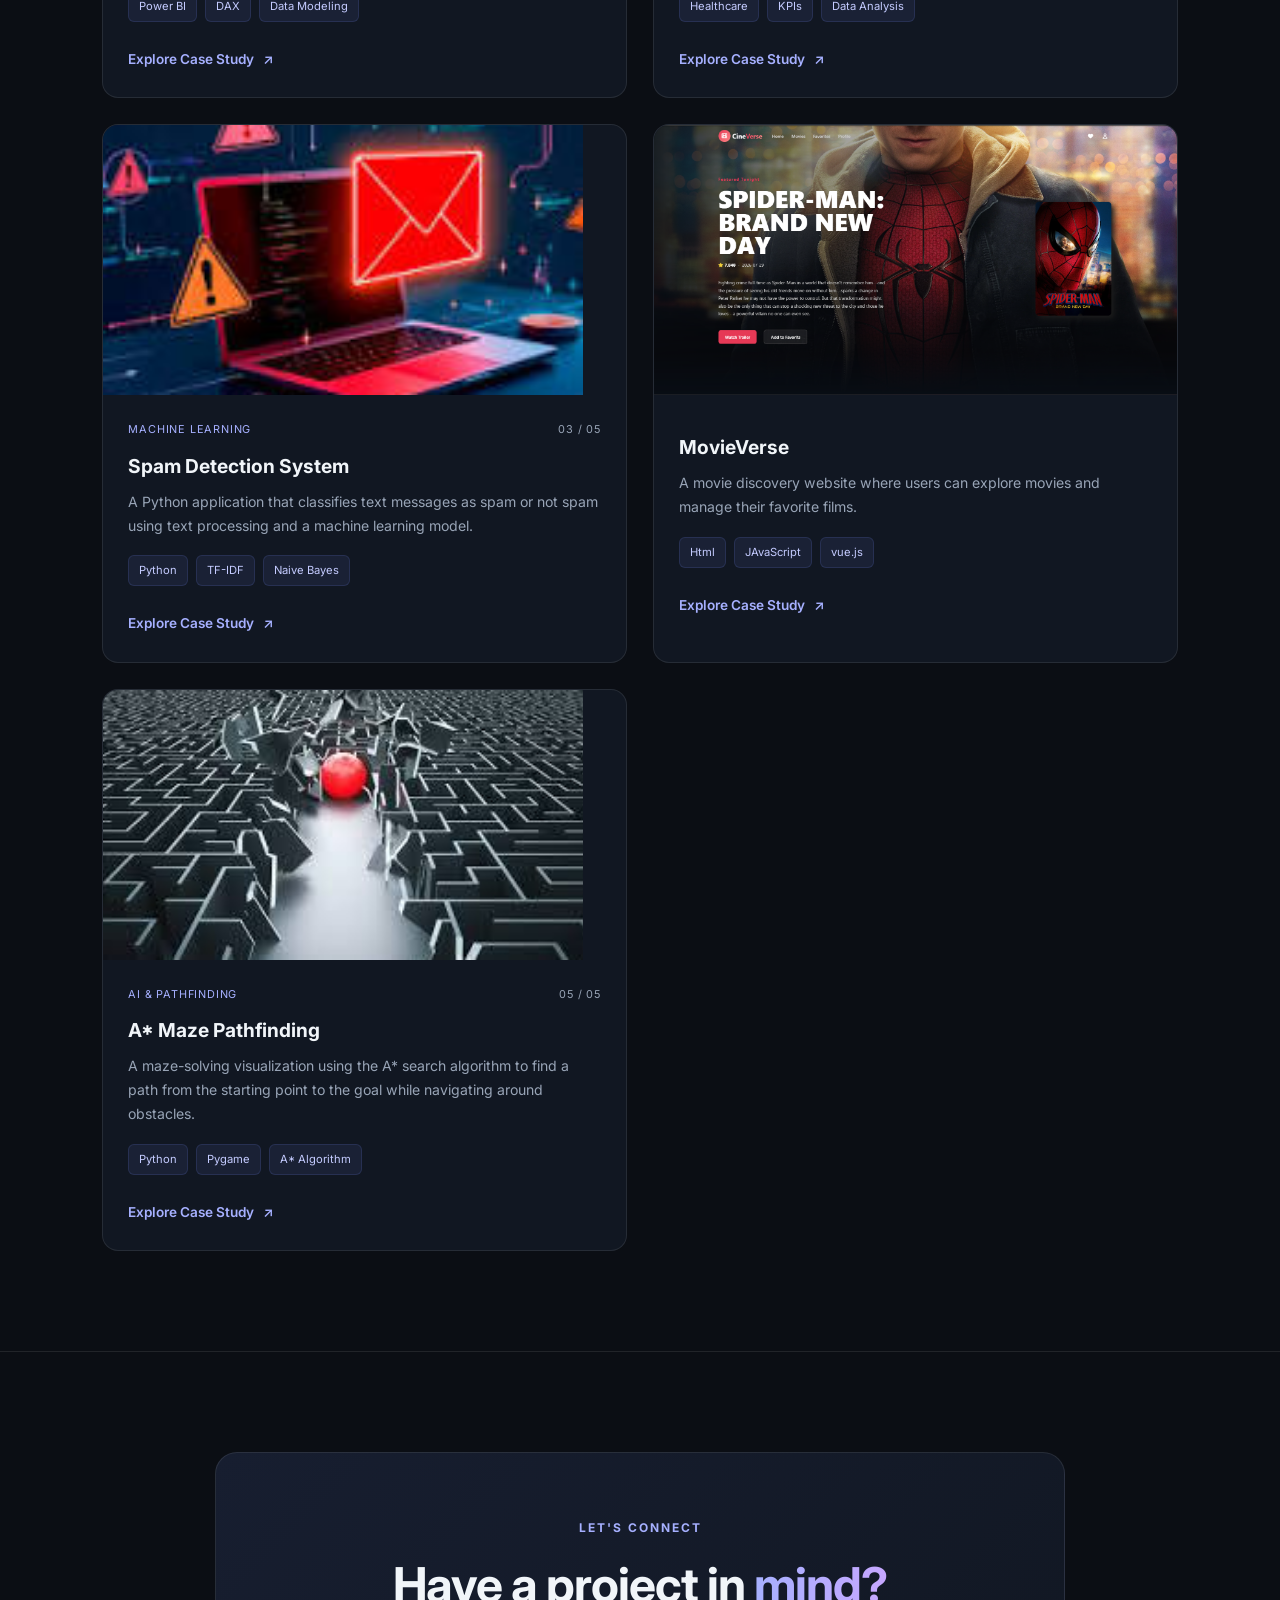
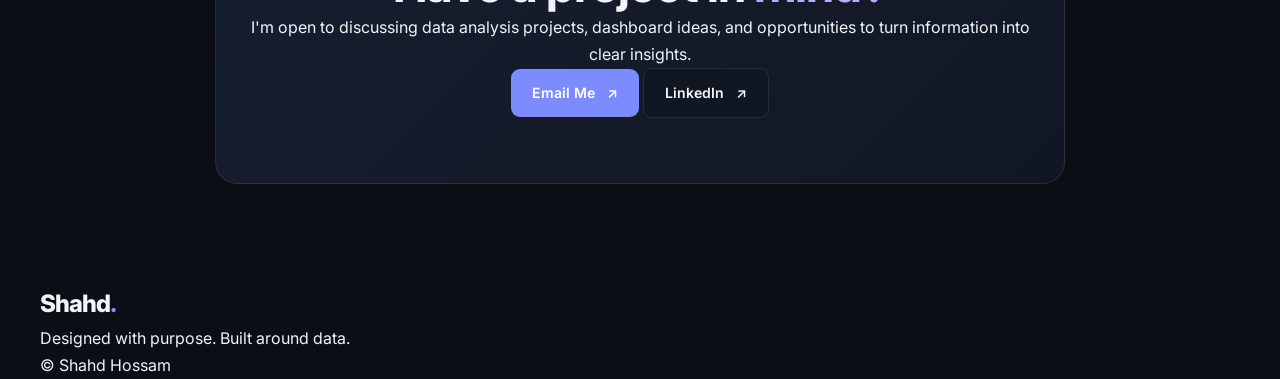
==== commit 9e7eeefc: "index.html" ====
--- a/index.html
+++ b/index.html
@@ -298,7 +298,7 @@
                            href="project-details.html?project=real-estate"
                            aria-label="View Real Estate Analytics Dashboard details">
                             <div class="project-image">
-                                <img src="images/landing-page-real-estate.jpg.jpg"
+                                <img src="landing-page-real-estate.jpg.jpg"
                                      alt="Real Estate Analytics Dashboard landing page"
                                      loading="lazy">
                                 <span class="image-overlay">View Project ↗</span>
@@ -336,7 +336,7 @@
                            href="project-details.html?project=hospital"
                            aria-label="View Hospital Performance Dashboard details">
                             <div class="project-image">
-                                <img src="images/landing-page-hospital.jpg"
+                                <img src="landing-page-hospital.jpg"
                                      alt="Hospital Performance Dashboard landing page"
                                      loading="lazy">
                                 <span class="image-overlay">View Project ↗</span>
@@ -371,7 +371,7 @@
                     <article class="project-card">
                         <div class="project-image">
                               <img
-                                src="images/spam-detection.jpg"
+                                src="spam-detection.jpg"
                                 alt="Spam Detection System"
         >
                             <video class="project-video"
@@ -379,7 +379,7 @@
                                    preload="metadata"
                                    playsinline
                                    aria-label="Spam Detection System demo video">
-                                <source src="videos/spam.mp4" type="video/mp4">
+                                <source src="spam.mp4" type="video/mp4">
                                 Your browser does not support video playback.
                             </video>
                         </div>
@@ -413,7 +413,7 @@
 <div class="project-card">
     <div class="project-image">
         <img
-            src="images/movieverse.png"
+            src="movieverse.png"
             alt="MovieVerse Movie Website"
         >
         
@@ -441,14 +441,14 @@
                     <!-- Project 5: A* Maze Pathfinding -->
                     <article class="project-card">
                         <div class="project-image">
-                              <img src="images/maze-pathfinding.jpg"
+                              <img src="maze-pathfinding.jpg"
                                alt="* A Maze Pathfinding System">
                             <video class="project-video"
                                    controls
                                    preload="metadata"
                                    playsinline
                                    aria-label="A star maze pathfinding demo video">
-                                <source src="videos/Algorithm.mp4" type="video/mp4">
+                                <source src="Algorithm.mp4" type="video/mp4">
                                 Your browser does not support video playback.
                             </video>
                         </div>
